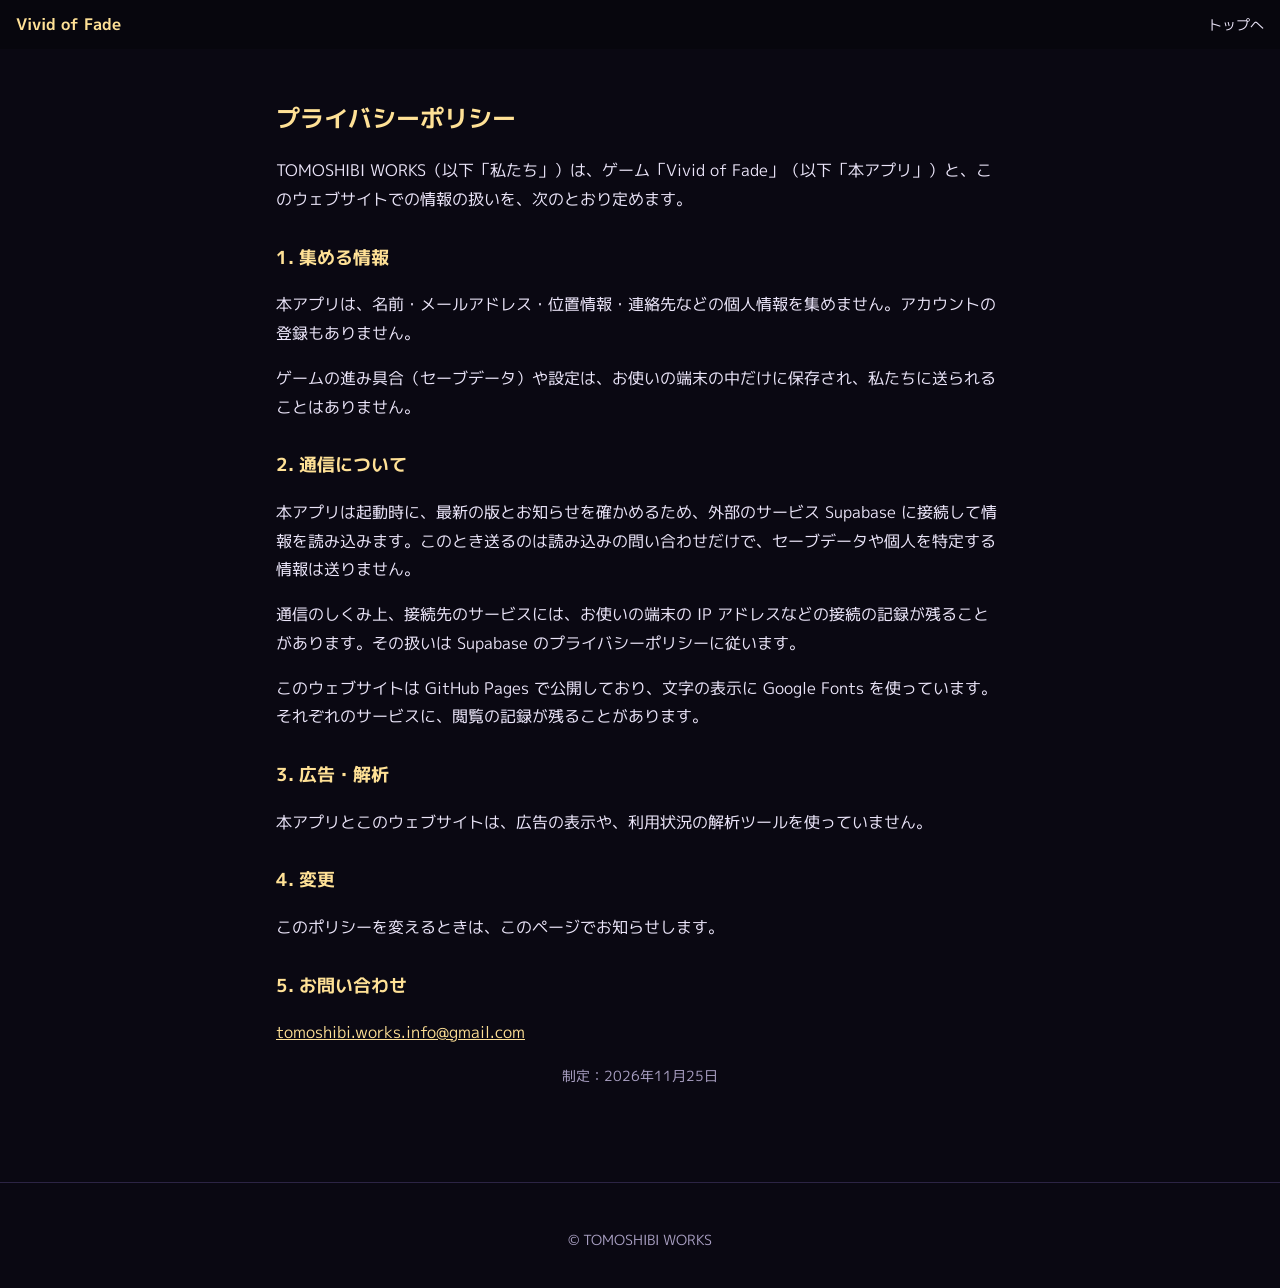
==== privacy.html @ e0106c15 "Public site: top page, privacy policy, notices from Supabase Co-Authored-By: Claude Opus 5.5 <norepl" ====
<!doctype html>
<html lang="ja">
<head>
<meta charset="utf-8">
<meta name="viewport" content="width=device-width, initial-scale=1">
<title>プライバシーポリシー | Vivid of Fade</title>
<link rel="icon" href="favicon.png">
<link href="https://fonts.googleapis.com/css2?family=M+PLUS+1p:wght@400;700&display=swap" rel="stylesheet">
<link rel="stylesheet" href="style.css">
</head>
<body>
<header class="nav">
  <a class="brand" href="index.html">Vivid of Fade</a>
  <nav><a href="index.html">トップへ</a></nav>
</header>
<main class="doc">
  <h1>プライバシーポリシー</h1>
  <p>TOMOSHIBI WORKS（以下「私たち」）は、ゲーム「Vivid of Fade」（以下「本アプリ」）と、このウェブサイトでの情報の扱いを、次のとおり定めます。</p>

  <h2>1. 集める情報</h2>
  <p>本アプリは、名前・メールアドレス・位置情報・連絡先などの個人情報を集めません。アカウントの登録もありません。</p>
  <p>ゲームの進み具合（セーブデータ）や設定は、お使いの端末の中だけに保存され、私たちに送られることはありません。</p>

  <h2>2. 通信について</h2>
  <p>本アプリは起動時に、最新の版とお知らせを確かめるため、外部のサービス Supabase に接続して情報を読み込みます。このとき送るのは読み込みの問い合わせだけで、セーブデータや個人を特定する情報は送りません。</p>
  <p>通信のしくみ上、接続先のサービスには、お使いの端末の IP アドレスなどの接続の記録が残ることがあります。その扱いは Supabase のプライバシーポリシーに従います。</p>
  <p>このウェブサイトは GitHub Pages で公開しており、文字の表示に Google Fonts を使っています。それぞれのサービスに、閲覧の記録が残ることがあります。</p>

  <h2>3. 広告・解析</h2>
  <p>本アプリとこのウェブサイトは、広告の表示や、利用状況の解析ツールを使っていません。</p>

  <h2>4. 変更</h2>
  <p>このポリシーを変えるときは、このページでお知らせします。</p>

  <h2>5. お問い合わせ</h2>
  <p><a href="mailto:tomoshibi.works.info@gmail.com">tomoshibi.works.info@gmail.com</a></p>

  <p class="note">制定：2026年11月25日</p>
</main>
<footer><p>© TOMOSHIBI WORKS</p></footer>
</body>
</html>
---- style.css ----
:root {
  --bg: #0a0812;
  --card: #18132a;
  --gold: #d6b05c;
  --gold-hi: #ffe196;
  --ink: #ece6fa;
  --dim: #aaa0c3;
  --btn: #aa6e28;
}
* { box-sizing: border-box; }
html { scroll-behavior: smooth; }
body {
  margin: 0;
  background: var(--bg);
  color: var(--ink);
  font-family: "M PLUS 1p", system-ui, sans-serif;
  line-height: 1.8;
}
a { color: var(--gold-hi); }
.pixel { image-rendering: pixelated; image-rendering: crisp-edges; }

.nav {
  position: sticky; top: 0; z-index: 10;
  display: flex; align-items: center; justify-content: space-between; gap: 12px;
  padding: 10px 16px;
  background: rgba(8, 6, 14, 0.85);
  backdrop-filter: blur(4px);
}
.brand { color: var(--gold-hi); font-weight: 700; text-decoration: none; white-space: nowrap; }
.nav nav { display: flex; gap: 14px; flex-wrap: wrap; justify-content: flex-end; }
.nav nav a { color: var(--ink); text-decoration: none; font-size: 14px; }

main { max-width: 760px; margin: 0 auto; }

.hero { position: relative; height: min(92vh, 900px); overflow: hidden; }
.hero-tower {
  position: absolute; left: 50%; top: -6%;
  height: 112%; transform: translateX(-50%);
}
.hero-shade {
  position: absolute; inset: 0;
  background: linear-gradient(to bottom, rgba(10,8,18,0) 45%, rgba(10,8,18,0.85) 78%, var(--bg) 100%);
}
.hero-body {
  position: absolute; left: 0; right: 0; top: 26%;
  text-align: center; padding: 0 16px;
}
.hero h1 { margin: 0; }
.logo { width: min(92%, 640px); height: auto; filter: drop-shadow(0 4px 10px rgba(0,0,0,0.8)); }
.tagline { margin: 12px 0 0; text-shadow: 0 2px 4px #000, 0 0 10px #000; }
.hero .btn { margin-top: 34vh; }

.btn {
  display: block; width: fit-content; margin: 24px auto 0;
  padding: 14px 32px;
  background: var(--btn); color: #fff5dc; font-weight: 700; text-decoration: none;
  border: 2px solid var(--gold); border-radius: 999px;
}
.btn:hover { filter: brightness(1.12); }
.sub { color: var(--dim); font-size: 14px; margin: 10px 0 0; }
.center { text-align: center; }

.sec { padding: 48px 16px 8px; }
.sec h2 {
  text-align: center; color: var(--gold-hi); margin: 0 0 24px;
  font-size: 26px;
}
.sec h2::after {
  content: ""; display: block; width: 140px; height: 2px; margin: 8px auto 0; background: var(--gold);
}
.prologue { text-align: center; }
.prologue p { margin: 0 0 14px; }

.card {
  background: var(--card);
  border: 2px solid var(--gold);
  padding: 14px 16px;
  margin-bottom: 14px;
}
.job { display: flex; align-items: center; gap: 16px; }
.job img { width: 96px; height: 96px; flex: none; }
.job h3 { margin: 0; color: var(--gold-hi); }
.job p { margin: 4px 0 0; }
.note { text-align: center; color: var(--dim); font-size: 14px; }

.world { text-align: center; }
.world img { width: min(60%, 300px); height: auto; }
.world p { margin: 8px 0 0; }

.shots { display: grid; grid-template-columns: repeat(3, 1fr); gap: 10px; }
.shot {
  aspect-ratio: 9 / 19.5;
  display: flex; align-items: center; justify-content: center;
  background: #120f1e; border: 1px solid var(--gold); color: var(--dim); font-size: 13px;
}

.news-item h3 { margin: 0; color: var(--gold-hi); font-size: 18px; display: flex; justify-content: space-between; gap: 8px; flex-wrap: wrap; }
.news-item h3 .date { color: var(--dim); font-weight: 400; font-size: 14px; }
.news-item .title { margin: 6px 0 0; font-weight: 700; }
.news-item ul { margin: 6px 0 0; padding-left: 1.2em; }

.steps ol { margin: 0; padding-left: 1.4em; }

footer { text-align: center; color: var(--dim); font-size: 14px; padding: 40px 16px 32px; border-top: 1px solid #2c2444; margin-top: 48px; }
footer p { margin: 4px 0; }

.doc { max-width: 760px; margin: 0 auto; padding: 32px 16px; }
.doc h1 { color: var(--gold-hi); font-size: 24px; }
.doc h2 { color: var(--gold-hi); font-size: 18px; margin-top: 28px; }
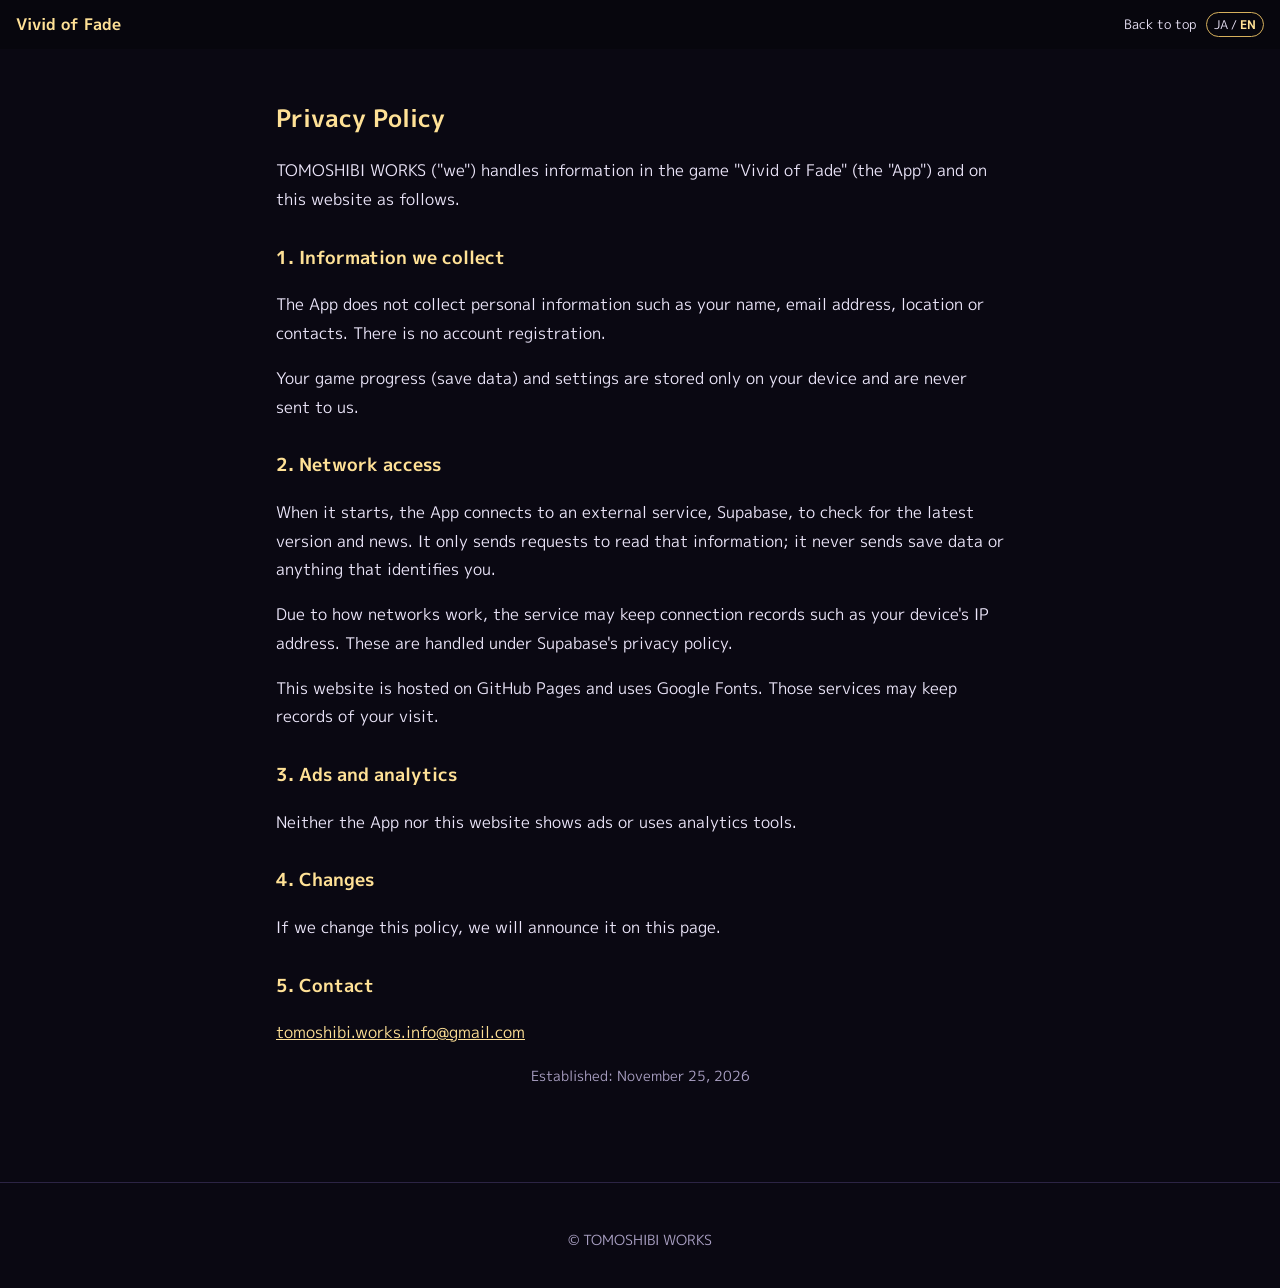
==== commit 3e7608b9: "Site in Japanese and English (switch in the header; starts from the browser language) Co-Authored-By" ====
--- a/privacy.html
+++ b/privacy.html
@@ -3,7 +3,7 @@
 <head>
 <meta charset="utf-8">
 <meta name="viewport" content="width=device-width, initial-scale=1">
-<title>プライバシーポリシー | Vivid of Fade</title>
+<title>プライバシーポリシー / Privacy Policy | Vivid of Fade</title>
 <link rel="icon" href="favicon.png">
 <link href="https://fonts.googleapis.com/css2?family=M+PLUS+1p:wght@400;700&display=swap" rel="stylesheet">
 <link rel="stylesheet" href="style.css">
@@ -11,32 +11,36 @@
 <body>
 <header class="nav">
   <a class="brand" href="index.html">Vivid of Fade</a>
-  <nav><a href="index.html">トップへ</a></nav>
+  <nav>
+    <a href="index.html" data-en="Back to top">トップへ</a>
+    <button class="lang" type="button" aria-label="Language">JA / EN</button>
+  </nav>
 </header>
 <main class="doc">
-  <h1>プライバシーポリシー</h1>
-  <p>TOMOSHIBI WORKS（以下「私たち」）は、ゲーム「Vivid of Fade」（以下「本アプリ」）と、このウェブサイトでの情報の扱いを、次のとおり定めます。</p>
+  <h1 data-en="Privacy Policy">プライバシーポリシー</h1>
+  <p data-en="TOMOSHIBI WORKS (&quot;we&quot;) handles information in the game &quot;Vivid of Fade&quot; (the &quot;App&quot;) and on this website as follows.">TOMOSHIBI WORKS（以下「私たち」）は、ゲーム「Vivid of Fade」（以下「本アプリ」）と、このウェブサイトでの情報の扱いを、次のとおり定めます。</p>
 
-  <h2>1. 集める情報</h2>
-  <p>本アプリは、名前・メールアドレス・位置情報・連絡先などの個人情報を集めません。アカウントの登録もありません。</p>
-  <p>ゲームの進み具合（セーブデータ）や設定は、お使いの端末の中だけに保存され、私たちに送られることはありません。</p>
+  <h2 data-en="1. Information we collect">1. 集める情報</h2>
+  <p data-en="The App does not collect personal information such as your name, email address, location or contacts. There is no account registration.">本アプリは、名前・メールアドレス・位置情報・連絡先などの個人情報を集めません。アカウントの登録もありません。</p>
+  <p data-en="Your game progress (save data) and settings are stored only on your device and are never sent to us.">ゲームの進み具合（セーブデータ）や設定は、お使いの端末の中だけに保存され、私たちに送られることはありません。</p>
 
-  <h2>2. 通信について</h2>
-  <p>本アプリは起動時に、最新の版とお知らせを確かめるため、外部のサービス Supabase に接続して情報を読み込みます。このとき送るのは読み込みの問い合わせだけで、セーブデータや個人を特定する情報は送りません。</p>
-  <p>通信のしくみ上、接続先のサービスには、お使いの端末の IP アドレスなどの接続の記録が残ることがあります。その扱いは Supabase のプライバシーポリシーに従います。</p>
-  <p>このウェブサイトは GitHub Pages で公開しており、文字の表示に Google Fonts を使っています。それぞれのサービスに、閲覧の記録が残ることがあります。</p>
+  <h2 data-en="2. Network access">2. 通信について</h2>
+  <p data-en="When it starts, the App connects to an external service, Supabase, to check for the latest version and news. It only sends requests to read that information; it never sends save data or anything that identifies you.">本アプリは起動時に、最新の版とお知らせを確かめるため、外部のサービス Supabase に接続して情報を読み込みます。このとき送るのは読み込みの問い合わせだけで、セーブデータや個人を特定する情報は送りません。</p>
+  <p data-en="Due to how networks work, the service may keep connection records such as your device's IP address. These are handled under Supabase's privacy policy.">通信のしくみ上、接続先のサービスには、お使いの端末の IP アドレスなどの接続の記録が残ることがあります。その扱いは Supabase のプライバシーポリシーに従います。</p>
+  <p data-en="This website is hosted on GitHub Pages and uses Google Fonts. Those services may keep records of your visit.">このウェブサイトは GitHub Pages で公開しており、文字の表示に Google Fonts を使っています。それぞれのサービスに、閲覧の記録が残ることがあります。</p>
 
-  <h2>3. 広告・解析</h2>
-  <p>本アプリとこのウェブサイトは、広告の表示や、利用状況の解析ツールを使っていません。</p>
+  <h2 data-en="3. Ads and analytics">3. 広告・解析</h2>
+  <p data-en="Neither the App nor this website shows ads or uses analytics tools.">本アプリとこのウェブサイトは、広告の表示や、利用状況の解析ツールを使っていません。</p>
 
-  <h2>4. 変更</h2>
-  <p>このポリシーを変えるときは、このページでお知らせします。</p>
+  <h2 data-en="4. Changes">4. 変更</h2>
+  <p data-en="If we change this policy, we will announce it on this page.">このポリシーを変えるときは、このページでお知らせします。</p>
 
-  <h2>5. お問い合わせ</h2>
+  <h2 data-en="5. Contact">5. お問い合わせ</h2>
   <p><a href="mailto:tomoshibi.works.info@gmail.com">tomoshibi.works.info@gmail.com</a></p>
 
-  <p class="note">制定：2026年11月25日</p>
+  <p class="note" data-en="Established: November 25, 2026">制定：2026年11月25日</p>
 </main>
 <footer><p>© TOMOSHIBI WORKS</p></footer>
+<script src="app.js"></script>
 </body>
 </html>
--- a/style.css
+++ b/style.css
@@ -27,8 +27,8 @@
   backdrop-filter: blur(4px);
 }
 .brand { color: var(--gold-hi); font-weight: 700; text-decoration: none; white-space: nowrap; }
-.nav nav { display: flex; gap: 14px; flex-wrap: wrap; justify-content: flex-end; }
-.nav nav a { color: var(--ink); text-decoration: none; font-size: 14px; }
+.nav nav { display: flex; gap: 10px; flex-wrap: wrap; justify-content: flex-end; align-items: center; }
+.nav nav a { color: var(--ink); text-decoration: none; font-size: 13px; }
 
 main { max-width: 760px; margin: 0 auto; }
 
@@ -78,7 +78,7 @@
   margin-bottom: 14px;
 }
 .job { display: flex; align-items: center; gap: 16px; }
-.job img { width: 96px; height: 96px; flex: none; }
+.job img { height: 150px; width: auto; flex: none; } /* 町の画面の立ち絵 */
 .job h3 { margin: 0; color: var(--gold-hi); }
 .job p { margin: 4px 0 0; }
 .note { text-align: center; color: var(--dim); font-size: 14px; }
@@ -93,6 +93,8 @@
   display: flex; align-items: center; justify-content: center;
   background: #120f1e; border: 1px solid var(--gold); color: var(--dim); font-size: 13px;
 }
+.shot { overflow: hidden; }
+.shot img { width: 100%; height: 100%; object-fit: cover; object-position: top; display: block; }
 
 .news-item h3 { margin: 0; color: var(--gold-hi); font-size: 18px; display: flex; justify-content: space-between; gap: 8px; flex-wrap: wrap; }
 .news-item h3 .date { color: var(--dim); font-weight: 400; font-size: 14px; }
@@ -107,3 +109,9 @@
 .doc { max-width: 760px; margin: 0 auto; padding: 32px 16px; }
 .doc h1 { color: var(--gold-hi); font-size: 24px; }
 .doc h2 { color: var(--gold-hi); font-size: 18px; margin-top: 28px; }
+
+.lang {
+  background: none; border: 1px solid var(--gold); color: var(--ink);
+  font: inherit; font-size: 12px; padding: 1px 7px; border-radius: 999px; cursor: pointer; white-space: nowrap;
+}
+.lang b { color: var(--gold-hi); }
